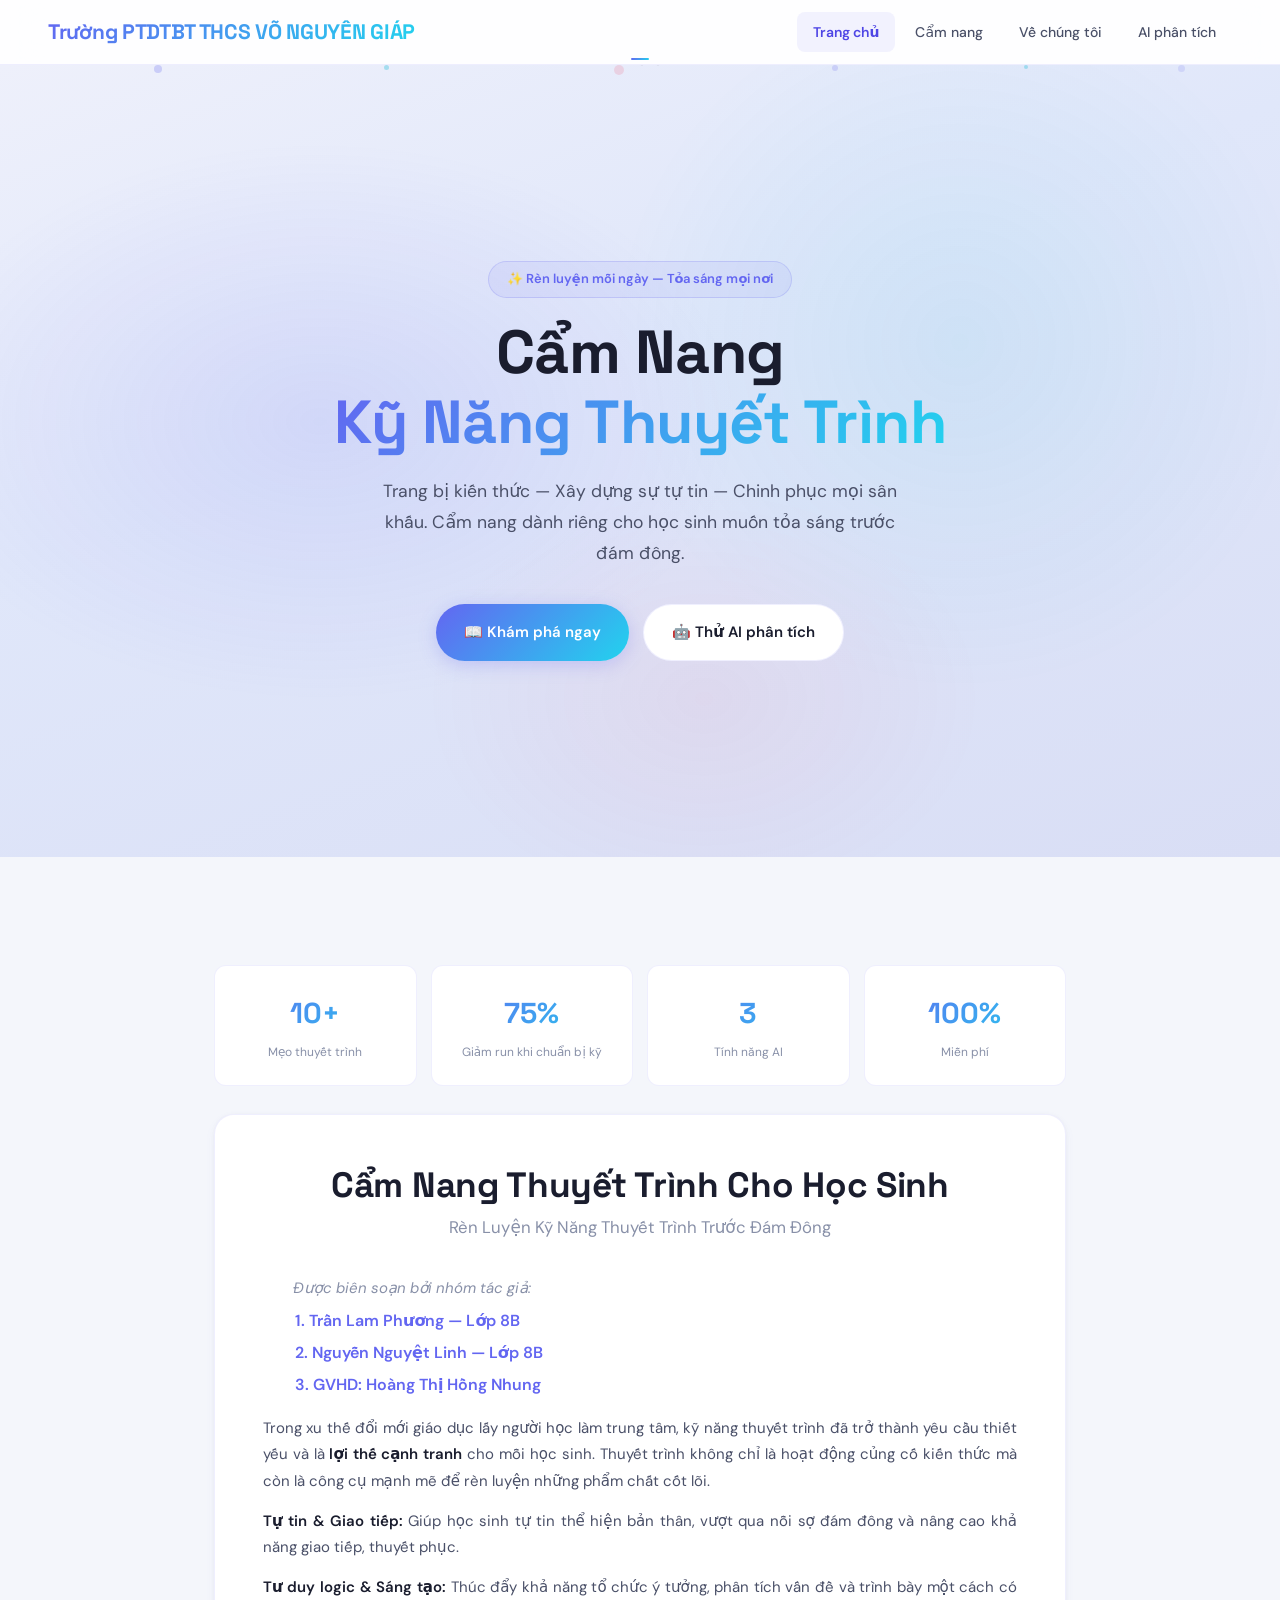
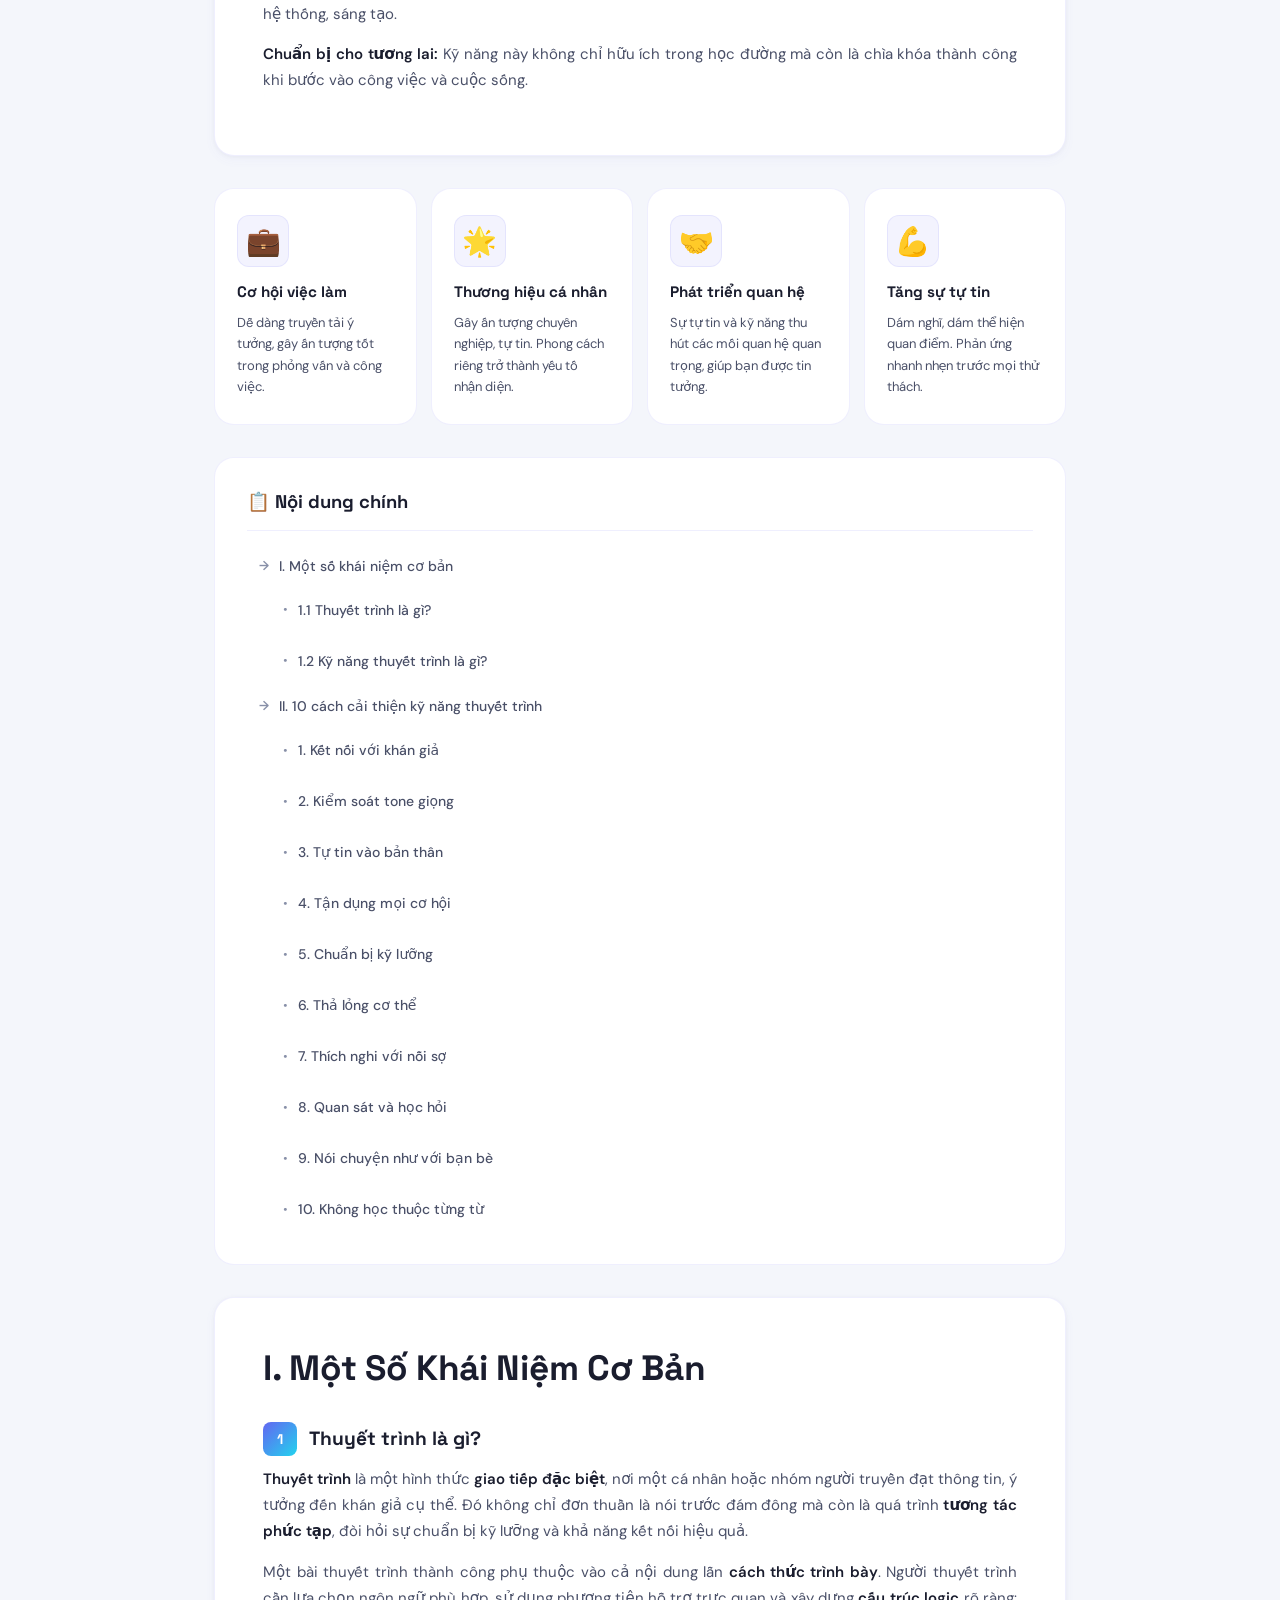
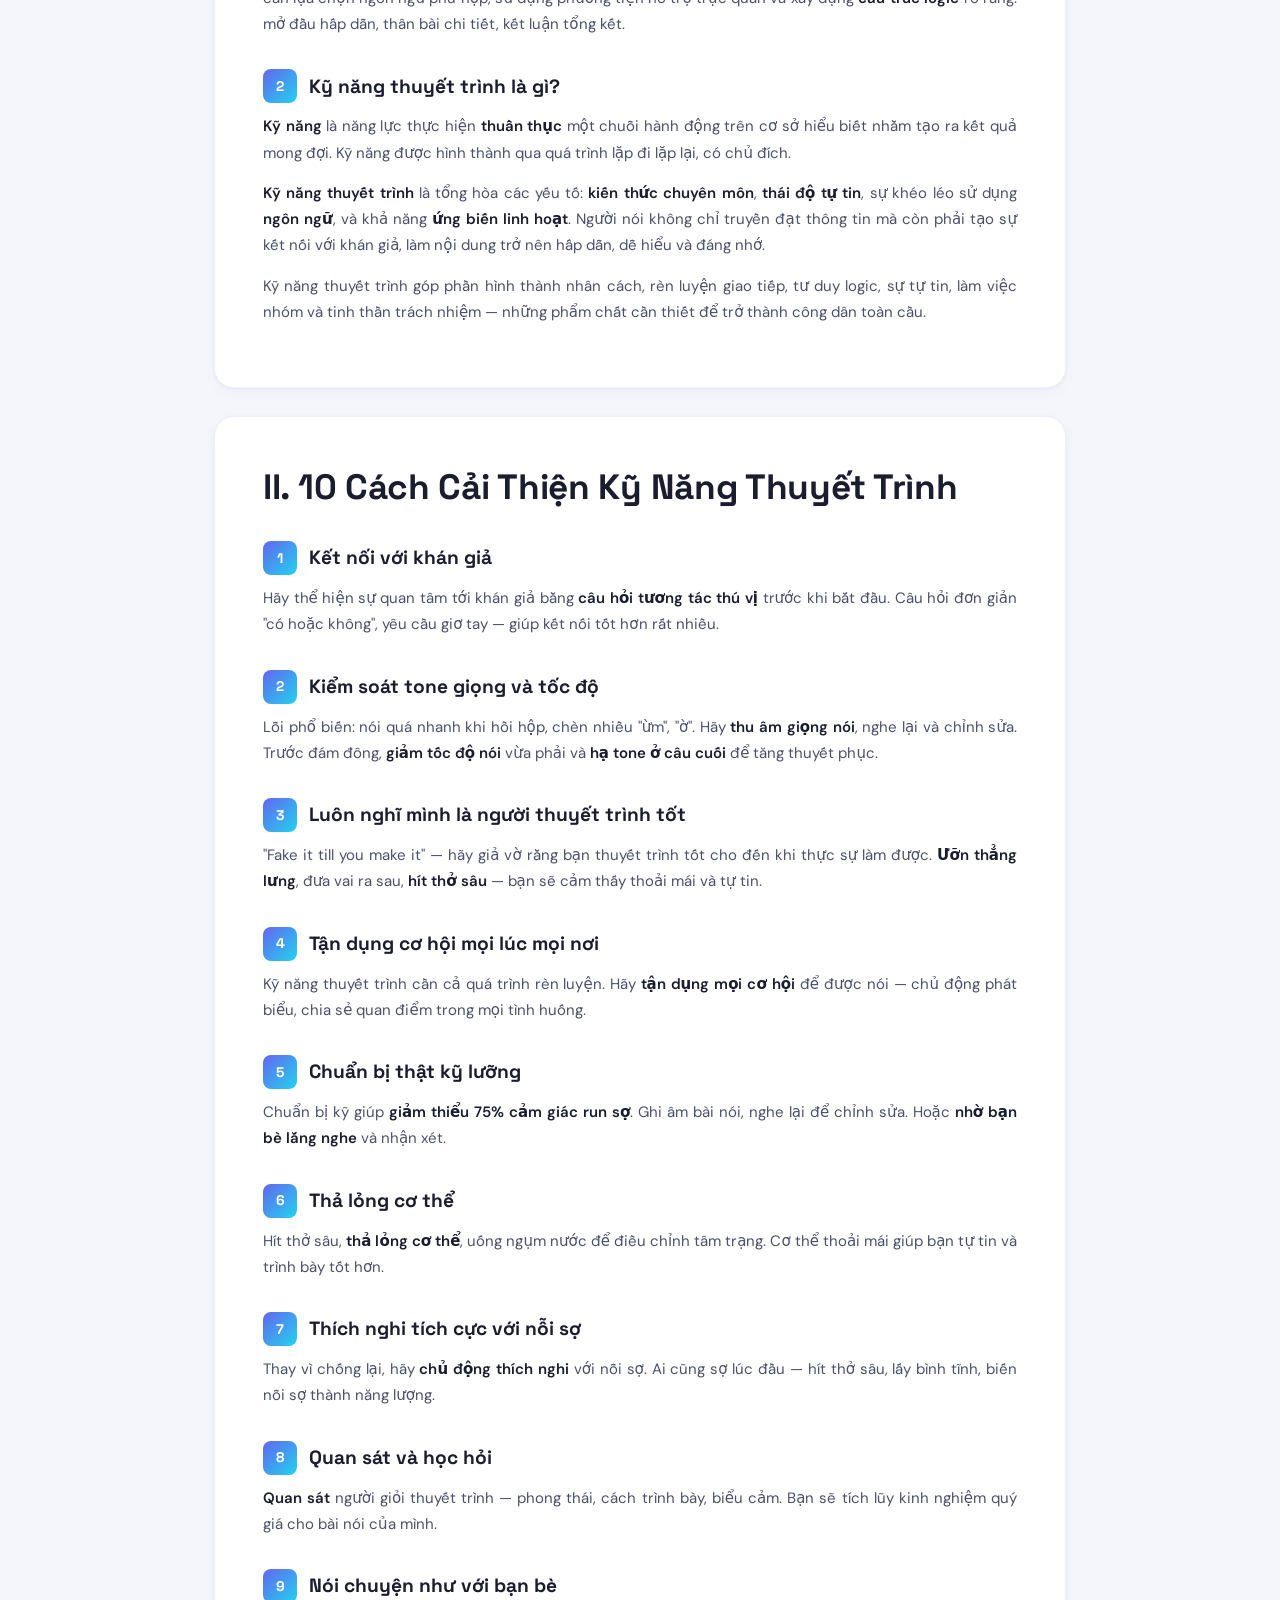
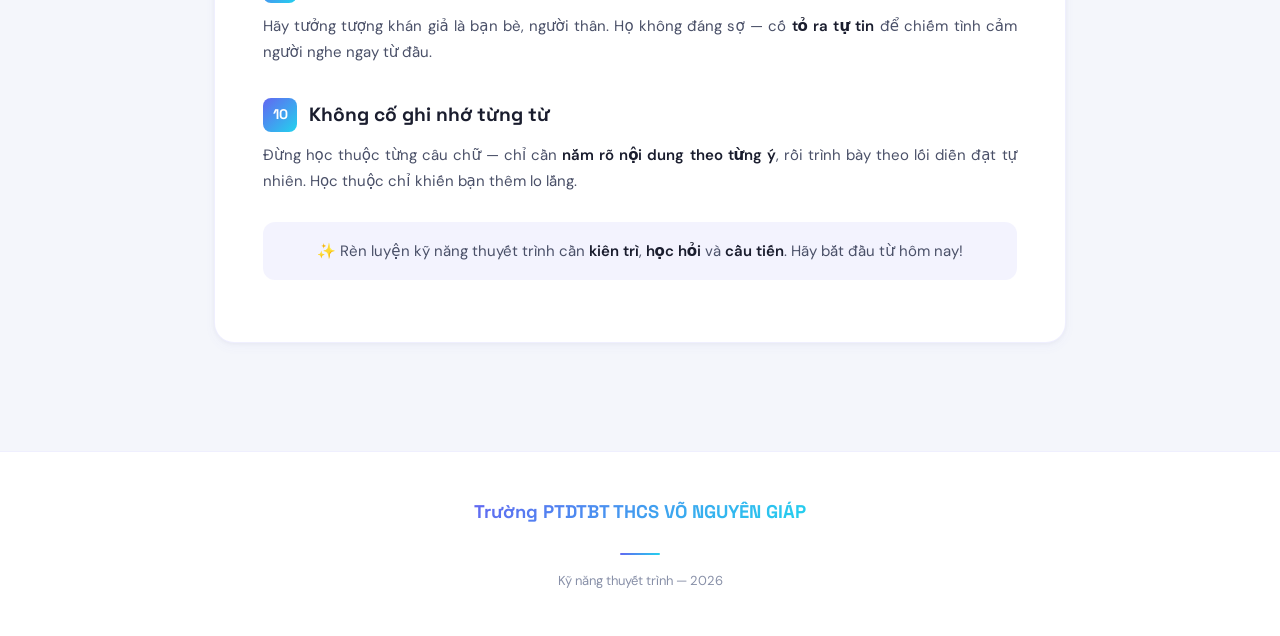
==== index.html @ d125e156 "Add files via upload" ====
<!DOCTYPE html>
<html lang="vi">
<head>
  <meta charset="UTF-8">
  <meta name="viewport" content="width=device-width, initial-scale=1.0">
  <title>Cẩm nang Kỹ năng thuyết trình</title>
  <link rel="icon" type="image/png" href="images/example-logo.png">
  <link href="https://fonts.googleapis.com/css2?family=DM+Sans:wght@300;400;500;600;700&family=Space+Grotesk:wght@400;500;600;700&display=swap" rel="stylesheet">
  <link rel="stylesheet" href="styles.css">
</head>
<body>

<div class="progress-bar"></div>

<header class="header">
  <div class="header__inner">
    <a href="index.html" class="header__logo">Trường PTDTBT THCS VÕ NGUYÊN GIÁP</a>
    <button class="hamburger" aria-label="Menu">
      <span></span><span></span><span></span>
    </button>
    <nav class="header__nav">
      <a href="index.html" class="header__link header__link--active">Trang chủ</a>
      <a href="camnang.html" class="header__link">Cẩm nang</a>
      <a href="vechungtoi.html" class="header__link">Về chúng tôi</a>
      <a href="ai.html" class="header__link">AI phân tích</a>
    </nav>
  </div>
</header>
<div class="nav-overlay"></div>

<!-- Hero -->
<section class="hero">
  <div class="hero__slideshow">
    <img src="images/example-hero-1.jpg" alt="Hero 1">
    <img src="images/example-hero-2.jpg" alt="Hero 2">
    <img src="images/example-hero-3.jpg" alt="Hero 3">
  </div>
  <div class="hero__particles">
    <span></span><span></span><span></span>
    <span></span><span></span><span></span>
  </div>
  <div class="hero__content">
    <div class="hero__badge">✨ Rèn luyện mỗi ngày — Tỏa sáng mọi nơi</div>
    <h1 class="hero__title">
      Cẩm Nang<br>
      <span class="gradient-text">Kỹ Năng Thuyết Trình</span>
    </h1>
    <p class="hero__subtitle">Trang bị kiến thức — Xây dựng sự tự tin — Chinh phục mọi sân khấu. Cẩm nang dành riêng cho học sinh muốn tỏa sáng trước đám đông.</p>
    <div class="hero__actions">
      <a href="#content" class="btn btn--primary">📖 Khám phá ngay</a>
      <a href="ai.html" class="btn btn--ghost">🤖 Thử AI phân tích</a>
    </div>
  </div>
</section>

<!-- Stats -->
<div class="section" style="padding-bottom: 0;">
  <div class="stats-row animate-in">
    <div class="stat">
      <div class="stat__number">10+</div>
      <div class="stat__label">Mẹo thuyết trình</div>
    </div>
    <div class="stat">
      <div class="stat__number">75%</div>
      <div class="stat__label">Giảm run khi chuẩn bị kỹ</div>
    </div>
    <div class="stat">
      <div class="stat__number">3</div>
      <div class="stat__label">Tính năng AI</div>
    </div>
    <div class="stat">
      <div class="stat__number">100%</div>
      <div class="stat__label">Miễn phí</div>
    </div>
  </div>
</div>

<!-- Content -->
<div class="section" id="content" style="padding-top: 0;">

  <!-- Intro Card -->
  <div class="card animate-in" style="margin-bottom: 32px;">
    <h2 class="heading-section text-center">Cẩm Nang Thuyết Trình Cho Học Sinh</h2>
    <p class="heading-sub text-center">Rèn Luyện Kỹ Năng Thuyết Trình Trước Đám Đông</p>

    <p class="text-body text-italic" style="text-indent:2em; margin-bottom: 6px;">Được biên soạn bởi nhóm tác giả:</p>
    <p class="text-author">1. Trần Lam Phương — Lớp 8B</p>
    <p class="text-author">2. Nguyễn Nguyệt Linh — Lớp 8B</p>
    <p class="text-author" style="margin-bottom: 16px;">3. GVHD: Hoàng Thị Hồng Nhung</p>

    <p class="text-body">Trong xu thế đổi mới giáo dục lấy người học làm trung tâm, kỹ năng thuyết trình đã trở thành yêu cầu thiết yếu và là <strong>lợi thế cạnh tranh</strong> cho mỗi học sinh. Thuyết trình không chỉ là hoạt động củng cố kiến thức mà còn là công cụ mạnh mẽ để rèn luyện những phẩm chất cốt lõi.</p>

    <p class="text-body"><strong>Tự tin &amp; Giao tiếp:</strong> Giúp học sinh tự tin thể hiện bản thân, vượt qua nỗi sợ đám đông và nâng cao khả năng giao tiếp, thuyết phục.</p>

    <p class="text-body"><strong>Tư duy logic &amp; Sáng tạo:</strong> Thúc đẩy khả năng tổ chức ý tưởng, phân tích vấn đề và trình bày một cách có hệ thống, sáng tạo.</p>

    <p class="text-body"><strong>Chuẩn bị cho tương lai:</strong> Kỹ năng này không chỉ hữu ích trong học đường mà còn là chìa khóa thành công khi bước vào công việc và cuộc sống.</p>
  </div>

  <!-- Features -->
  <div class="features-grid animate-in" style="margin-bottom: 32px;">
    <div class="feature-card">
      <div class="feature-card__icon">💼</div>
      <div class="feature-card__title">Cơ hội việc làm</div>
      <div class="feature-card__desc">Dễ dàng truyền tải ý tưởng, gây ấn tượng tốt trong phỏng vấn và công việc.</div>
    </div>
    <div class="feature-card">
      <div class="feature-card__icon">🌟</div>
      <div class="feature-card__title">Thương hiệu cá nhân</div>
      <div class="feature-card__desc">Gây ấn tượng chuyên nghiệp, tự tin. Phong cách riêng trở thành yếu tố nhận diện.</div>
    </div>
    <div class="feature-card">
      <div class="feature-card__icon">🤝</div>
      <div class="feature-card__title">Phát triển quan hệ</div>
      <div class="feature-card__desc">Sự tự tin và kỹ năng thu hút các mối quan hệ quan trọng, giúp bạn được tin tưởng.</div>
    </div>
    <div class="feature-card">
      <div class="feature-card__icon">💪</div>
      <div class="feature-card__title">Tăng sự tự tin</div>
      <div class="feature-card__desc">Dám nghĩ, dám thể hiện quan điểm. Phản ứng nhanh nhẹn trước mọi thử thách.</div>
    </div>
  </div>

  <!-- TOC -->
  <div class="toc animate-in" style="margin-bottom: 32px;">
    <h3 class="toc__title">📋 Nội dung chính</h3>
    <ul>
      <li><a href="#section-i">I. Một số khái niệm cơ bản</a>
        <ul class="toc__sub">
          <li><a href="#kn-1">1.1 Thuyết trình là gì?</a></li>
          <li><a href="#kn-2">1.2 Kỹ năng thuyết trình là gì?</a></li>
        </ul>
      </li>
      <li><a href="#section-ii">II. 10 cách cải thiện kỹ năng thuyết trình</a>
        <ul class="toc__sub">
          <li><a href="#tip-1">1. Kết nối với khán giả</a></li>
          <li><a href="#tip-2">2. Kiểm soát tone giọng</a></li>
          <li><a href="#tip-3">3. Tự tin vào bản thân</a></li>
          <li><a href="#tip-4">4. Tận dụng mọi cơ hội</a></li>
          <li><a href="#tip-5">5. Chuẩn bị kỹ lưỡng</a></li>
          <li><a href="#tip-6">6. Thả lỏng cơ thể</a></li>
          <li><a href="#tip-7">7. Thích nghi với nỗi sợ</a></li>
          <li><a href="#tip-8">8. Quan sát và học hỏi</a></li>
          <li><a href="#tip-9">9. Nói chuyện như với bạn bè</a></li>
          <li><a href="#tip-10">10. Không học thuộc từng từ</a></li>
        </ul>
      </li>
    </ul>
  </div>

  <!-- Section I -->
  <div class="card animate-in" id="section-i" style="margin-bottom: 28px;">
    <h2 class="heading-section">I. Một Số Khái Niệm Cơ Bản</h2>

    <h3 class="heading-tip" id="kn-1"><span class="num">1</span> Thuyết trình là gì?</h3>
    <p class="text-body"><strong>Thuyết trình</strong> là một hình thức <strong>giao tiếp đặc biệt</strong>, nơi một cá nhân hoặc nhóm người truyền đạt thông tin, ý tưởng đến khán giả cụ thể. Đó không chỉ đơn thuần là nói trước đám đông mà còn là quá trình <strong>tương tác phức tạp</strong>, đòi hỏi sự chuẩn bị kỹ lưỡng và khả năng kết nối hiệu quả.</p>
    <p class="text-body">Một bài thuyết trình thành công phụ thuộc vào cả nội dung lẫn <strong>cách thức trình bày</strong>. Người thuyết trình cần lựa chọn ngôn ngữ phù hợp, sử dụng phương tiện hỗ trợ trực quan và xây dựng <strong>cấu trúc logic</strong> rõ ràng: mở đầu hấp dẫn, thân bài chi tiết, kết luận tổng kết.</p>

    <h3 class="heading-tip" id="kn-2"><span class="num">2</span> Kỹ năng thuyết trình là gì?</h3>
    <p class="text-body"><strong>Kỹ năng</strong> là năng lực thực hiện <strong>thuần thục</strong> một chuỗi hành động trên cơ sở hiểu biết nhằm tạo ra kết quả mong đợi. Kỹ năng được hình thành qua quá trình lặp đi lặp lại, có chủ đích.</p>
    <p class="text-body"><strong>Kỹ năng thuyết trình</strong> là tổng hòa các yếu tố: <strong>kiến thức chuyên môn</strong>, <strong>thái độ tự tin</strong>, sự khéo léo sử dụng <strong>ngôn ngữ</strong>, và khả năng <strong>ứng biến linh hoạt</strong>. Người nói không chỉ truyền đạt thông tin mà còn phải tạo sự kết nối với khán giả, làm nội dung trở nên hấp dẫn, dễ hiểu và đáng nhớ.</p>
    <p class="text-body">Kỹ năng thuyết trình góp phần hình thành nhân cách, rèn luyện giao tiếp, tư duy logic, sự tự tin, làm việc nhóm và tinh thần trách nhiệm — những phẩm chất cần thiết để trở thành công dân toàn cầu.</p>
  </div>

  <!-- Section II -->
  <div class="card animate-in" id="section-ii" style="margin-bottom: 28px;">
    <h2 class="heading-section">II. 10 Cách Cải Thiện Kỹ Năng Thuyết Trình</h2>

    <h3 class="heading-tip" id="tip-1"><span class="num">1</span> Kết nối với khán giả</h3>
    <p class="text-body">Hãy thể hiện sự quan tâm tới khán giả bằng <strong>câu hỏi tương tác thú vị</strong> trước khi bắt đầu. Câu hỏi đơn giản "có hoặc không", yêu cầu giơ tay — giúp kết nối tốt hơn rất nhiều.</p>

    <h3 class="heading-tip" id="tip-2"><span class="num">2</span> Kiểm soát tone giọng và tốc độ</h3>
    <p class="text-body">Lỗi phổ biến: nói quá nhanh khi hồi hộp, chèn nhiều "ừm", "ờ". Hãy <strong>thu âm giọng nói</strong>, nghe lại và chỉnh sửa. Trước đám đông, <strong>giảm tốc độ nói</strong> vừa phải và <strong>hạ tone ở câu cuối</strong> để tăng thuyết phục.</p>

    <h3 class="heading-tip" id="tip-3"><span class="num">3</span> Luôn nghĩ mình là người thuyết trình tốt</h3>
    <p class="text-body">"Fake it till you make it" — hãy giả vờ rằng bạn thuyết trình tốt cho đến khi thực sự làm được. <strong>Ưỡn thẳng lưng</strong>, đưa vai ra sau, <strong>hít thở sâu</strong> — bạn sẽ cảm thấy thoải mái và tự tin.</p>

    <h3 class="heading-tip" id="tip-4"><span class="num">4</span> Tận dụng cơ hội mọi lúc mọi nơi</h3>
    <p class="text-body">Kỹ năng thuyết trình cần cả quá trình rèn luyện. Hãy <strong>tận dụng mọi cơ hội</strong> để được nói — chủ động phát biểu, chia sẻ quan điểm trong mọi tình huống.</p>

    <h3 class="heading-tip" id="tip-5"><span class="num">5</span> Chuẩn bị thật kỹ lưỡng</h3>
    <p class="text-body">Chuẩn bị kỹ giúp <strong>giảm thiểu 75% cảm giác run sợ</strong>. Ghi âm bài nói, nghe lại để chỉnh sửa. Hoặc <strong>nhờ bạn bè lắng nghe</strong> và nhận xét.</p>

    <h3 class="heading-tip" id="tip-6"><span class="num">6</span> Thả lỏng cơ thể</h3>
    <p class="text-body">Hít thở sâu, <strong>thả lỏng cơ thể</strong>, uống ngụm nước để điều chỉnh tâm trạng. Cơ thể thoải mái giúp bạn tự tin và trình bày tốt hơn.</p>

    <h3 class="heading-tip" id="tip-7"><span class="num">7</span> Thích nghi tích cực với nỗi sợ</h3>
    <p class="text-body">Thay vì chống lại, hãy <strong>chủ động thích nghi</strong> với nỗi sợ. Ai cũng sợ lúc đầu — hít thở sâu, lấy bình tĩnh, biến nỗi sợ thành năng lượng.</p>

    <h3 class="heading-tip" id="tip-8"><span class="num">8</span> Quan sát và học hỏi</h3>
    <p class="text-body"><strong>Quan sát</strong> người giỏi thuyết trình — phong thái, cách trình bày, biểu cảm. Bạn sẽ tích lũy kinh nghiệm quý giá cho bài nói của mình.</p>

    <h3 class="heading-tip" id="tip-9"><span class="num">9</span> Nói chuyện như với bạn bè</h3>
    <p class="text-body">Hãy tưởng tượng khán giả là bạn bè, người thân. Họ không đáng sợ — cố <strong>tỏ ra tự tin</strong> để chiếm tình cảm người nghe ngay từ đầu.</p>

    <h3 class="heading-tip" id="tip-10"><span class="num">10</span> Không cố ghi nhớ từng từ</h3>
    <p class="text-body">Đừng học thuộc từng câu chữ — chỉ cần <strong>nắm rõ nội dung theo từng ý</strong>, rồi trình bày theo lối diễn đạt tự nhiên. Học thuộc chỉ khiến bạn thêm lo lắng.</p>

    <p class="text-body" style="margin-top: 28px; padding: 16px; background: var(--primary-soft); border-radius: var(--radius-sm); text-align: center;">
      ✨ Rèn luyện kỹ năng thuyết trình cần <strong>kiên trì</strong>, <strong>học hỏi</strong> và <strong>cầu tiến</strong>. Hãy bắt đầu từ hôm nay!
    </p>
  </div>

</div>

<!-- Footer -->
<footer class="footer">
  <div class="footer__inner">
    <div class="footer__logo">Trường PTDTBT THCS VÕ NGUYÊN GIÁP</div>
    <div class="footer__divider"></div>
    <p class="footer__text">Kỹ năng thuyết trình — 2026</p>
  </div>
</footer>

<button class="scroll-top" aria-label="Lên đầu trang">⬆</button>
<script src="script.js"></script>
</body>
</html>
---- styles.css ----
/* ============================================================
   PRESENTATION SKILLS v2 — Light-Only Modern UI
   Color: Indigo + Cyan + Coral
   Font: Space Grotesk + DM Sans
   ============================================================ */

:root {
  --bg-body: #F4F6FB;
  --bg-card: #FFFFFF;
  --bg-card-alt: #F8F9FE;
  --text: #1A1D2E;
  --text-secondary: #4A5068;
  --text-muted: #8890A8;
  --primary: #6366F1;
  --primary-bright: #4F46E5;
  --primary-soft: rgba(99,102,241,0.08);
  --secondary: #06B6D4;
  --accent: #F43F5E;
  --gradient-main: linear-gradient(135deg, #6366F1, #22D3EE);
  --gradient-hero: linear-gradient(160deg, #EEF0FB 0%, #E0E7FA 40%, #D9DEF5 100%);
  --gradient-card: linear-gradient(135deg, rgba(99,102,241,0.04), rgba(34,211,238,0.03));
  --glass-bg: rgba(255,255,255,0.75);
  --glass-border: rgba(99,102,241,0.08);
  --glow: 0 0 30px rgba(99,102,241,0.08);
  --shadow-sm: 0 1px 4px rgba(0,0,0,0.04), 0 4px 12px rgba(99,102,241,0.04);
  --shadow-md: 0 4px 20px rgba(99,102,241,0.08);
  --shadow-lg: 0 12px 40px rgba(99,102,241,0.1);
  --border: rgba(99,102,241,0.1);
  --border-hover: rgba(99,102,241,0.25);
  --radius: 20px;
  --radius-sm: 12px;
  --radius-xs: 8px;
  --transition: .3s cubic-bezier(.4,0,.2,1);
  --font-body: 'DM Sans', system-ui, sans-serif;
  --font-heading: 'Space Grotesk', system-ui, sans-serif;
}

/* ---------- RESET ---------- */
*,*::before,*::after { box-sizing:border-box; margin:0; padding:0; }
html { scroll-behavior:smooth; scroll-padding-top:80px; }
body {
  font-family:var(--font-body); color:var(--text);
  background:var(--bg-body); line-height:1.75;
  -webkit-font-smoothing:antialiased; overflow-x:hidden;
}
img { max-width:100%; display:block; }
a { color:var(--primary); text-decoration:none; transition:color var(--transition); }
a:hover { color:var(--primary-bright); }

/* ---------- PROGRESS BAR ---------- */
.progress-bar {
  position:fixed; top:0; left:0; height:3px; z-index:9999;
  background:var(--gradient-main); width:0;
}

/* ---------- HEADER ---------- */
.header {
  position:sticky; top:0; z-index:1000;
  background:rgba(255,255,255,0.85);
  backdrop-filter:blur(20px) saturate(1.4);
  -webkit-backdrop-filter:blur(20px) saturate(1.4);
  border-bottom:1px solid var(--border);
  padding:0 clamp(16px,4vw,48px);
}
.header__inner {
  display:flex; align-items:center; justify-content:space-between;
  max-width:1280px; margin:0 auto; height:64px;
}
.header__logo {
  font-family:var(--font-heading);
  font-size:clamp(16px,2.2vw,21px);
  font-weight:700; text-decoration:none; letter-spacing:-.3px;
  background:var(--gradient-main);
  -webkit-background-clip:text; -webkit-text-fill-color:transparent;
  background-clip:text;
}
.header__nav { display:flex; align-items:center; gap:4px; }
.header__link {
  color:var(--text-secondary); font-size:14px; font-weight:500;
  padding:8px 16px; border-radius:var(--radius-xs);
  transition:all var(--transition); text-decoration:none;
}
.header__link:hover { color:var(--primary); background:var(--primary-soft); }
.header__link--active {
  color:var(--primary-bright); background:var(--primary-soft); font-weight:600;
}
.header__link--active::after {
  content:''; position:absolute; bottom:4px; left:50%; transform:translateX(-50%);
  width:18px; height:2.5px; border-radius:2px; background:var(--gradient-main);
}

/* Hamburger */
.hamburger {
  display:none; background:none; border:none; cursor:pointer;
  width:40px; height:40px; z-index:1001;
}
.hamburger span {
  display:block; width:22px; height:2px; background:var(--text);
  margin:5px auto; border-radius:2px; transition:all var(--transition);
}
.hamburger.active span:nth-child(1){transform:rotate(45deg) translate(5px,5px);}
.hamburger.active span:nth-child(2){opacity:0;}
.hamburger.active span:nth-child(3){transform:rotate(-45deg) translate(5px,-5px);}

/* ---------- HERO ---------- */
.hero {
  position:relative; min-height:88vh;
  display:flex; align-items:center; justify-content:center;
  overflow:hidden; text-align:center;
  background:var(--gradient-hero);
}
.hero::before {
  content:''; position:absolute; inset:0;
  background:
    radial-gradient(ellipse 600px 400px at 25% 45%, rgba(99,102,241,0.12) 0%, transparent 70%),
    radial-gradient(ellipse 500px 500px at 75% 35%, rgba(6,182,212,0.08) 0%, transparent 70%),
    radial-gradient(ellipse 400px 300px at 55% 80%, rgba(244,63,94,0.06) 0%, transparent 70%);
  z-index:1;
}

.hero__slideshow { position:absolute; inset:0; z-index:0; }
.hero__slideshow img {
  position:absolute; inset:0; width:100%; height:100%;
  object-fit:cover; opacity:0; filter:brightness(0.92) saturate(0.85);
  transition:opacity 2s ease-in-out;
}
.hero__slideshow img.active {
  opacity:0.35; animation:slowZoom 10s ease-in-out forwards;
}
@keyframes slowZoom { 0%{transform:scale(1);} 100%{transform:scale(1.05);} }

.hero__particles {
  position:absolute; inset:0; z-index:2; overflow:hidden; pointer-events:none;
}
.hero__particles span {
  position:absolute; display:block; border-radius:50%;
  animation:drift linear infinite;
}
.hero__particles span:nth-child(1){width:8px;height:8px;left:12%;background:var(--primary);opacity:.25;animation-duration:18s;animation-delay:0s;}
.hero__particles span:nth-child(2){width:5px;height:5px;left:30%;background:var(--secondary);opacity:.3;animation-duration:22s;animation-delay:3s;}
.hero__particles span:nth-child(3){width:10px;height:10px;left:48%;background:var(--accent);opacity:.15;animation-duration:16s;animation-delay:1s;}
.hero__particles span:nth-child(4){width:6px;height:6px;left:65%;background:var(--primary);opacity:.2;animation-duration:20s;animation-delay:5s;}
.hero__particles span:nth-child(5){width:4px;height:4px;left:80%;background:var(--secondary);opacity:.3;animation-duration:24s;animation-delay:2s;}
.hero__particles span:nth-child(6){width:7px;height:7px;left:92%;background:var(--primary);opacity:.15;animation-duration:15s;animation-delay:4s;}

@keyframes drift {
  0%{transform:translateY(100vh) translateX(0);opacity:0;}
  10%{opacity:1;} 50%{transform:translateY(50vh) translateX(25px);}
  90%{opacity:1;} 100%{transform:translateY(-10vh) translateX(-15px);opacity:0;}
}

.hero__content { position:relative; z-index:3; padding:40px 20px; max-width:740px; }
.hero__badge {
  display:inline-block; padding:6px 18px; border-radius:50px;
  font-size:13px; font-weight:600;
  background:var(--primary-soft); color:var(--primary);
  border:1px solid rgba(99,102,241,0.2); margin-bottom:20px;
}
.hero__title {
  font-family:var(--font-heading);
  font-size:clamp(2rem,5.5vw,3.8rem);
  font-weight:700; color:var(--text);
  line-height:1.15; margin-bottom:18px; letter-spacing:-.5px;
}
.hero__title .gradient-text {
  background:var(--gradient-main);
  -webkit-background-clip:text; -webkit-text-fill-color:transparent;
  background-clip:text;
}
.hero__subtitle {
  font-size:clamp(.95rem,1.8vw,1.1rem);
  color:var(--text-secondary); font-weight:400;
  margin-bottom:36px; max-width:540px; margin-left:auto; margin-right:auto;
  line-height:1.75;
}
.hero__actions { display:flex; gap:14px; justify-content:center; flex-wrap:wrap; }

/* ---------- BUTTONS ---------- */
.btn {
  display:inline-flex; align-items:center; gap:8px;
  padding:14px 28px; border:none; border-radius:50px;
  font-weight:600; font-size:15px; cursor:pointer;
  transition:all var(--transition); font-family:var(--font-body);
  text-decoration:none;
}
.btn--primary {
  background:var(--gradient-main); color:#fff;
  box-shadow:0 4px 18px rgba(99,102,241,0.25);
}
.btn--primary:hover { transform:translateY(-2px); color:#fff; box-shadow:0 8px 28px rgba(99,102,241,0.35); }
.btn--ghost {
  background:#fff; color:var(--text); border:1px solid var(--border);
}
.btn--ghost:hover { border-color:var(--border-hover); background:var(--primary-soft); color:var(--primary); }
.btn--primary:disabled { opacity:.5; cursor:not-allowed; transform:none; }
.btn--sm { padding:10px 20px; font-size:13px; }
.btn--upload {
  background:#fff; color:var(--text-secondary);
  border:1.5px solid var(--border); font-weight:600;
}
.btn--upload:hover { border-color:var(--primary); color:var(--primary); background:var(--primary-soft); }

/* Action row - buttons side by side */
.action-row {
  display:flex; gap:12px; justify-content:center;
  flex-wrap:wrap; margin-top:20px;
}

/* ---------- SECTION ---------- */
.section {
  max-width:900px; margin:0 auto;
  padding:clamp(40px,8vw,80px) clamp(16px,4vw,24px);
}
.section--wide { max-width:1200px; }

/* ---------- CARDS ---------- */
.card {
  background:var(--bg-card); border:1px solid var(--border);
  border-radius:var(--radius); padding:clamp(28px,4vw,48px);
  box-shadow:var(--shadow-sm); transition:all var(--transition);
}
.card:hover { border-color:var(--border-hover); box-shadow:var(--shadow-md); }

.animate-in {
  opacity:0; transform:translateY(24px);
  transition:opacity .7s ease-out, transform .7s ease-out;
}
.animate-in.visible { opacity:1; transform:translateY(0); }

/* ---------- TYPOGRAPHY ---------- */
.heading-section {
  font-family:var(--font-heading);
  font-size:clamp(1.5rem,3vw,2.2rem);
  font-weight:700; color:var(--text);
  margin-bottom:6px; line-height:1.25; letter-spacing:-.3px;
}
.heading-sub {
  font-size:clamp(.9rem,1.6vw,1.05rem);
  color:var(--text-muted); font-weight:400; margin-bottom:32px;
}
.heading-tip {
  font-family:var(--font-heading);
  font-size:clamp(1.05rem,1.6vw,1.2rem);
  font-weight:700; color:var(--text);
  margin-top:32px; margin-bottom:10px;
  display:flex; align-items:center; gap:12px;
}
.heading-tip .num {
  display:inline-flex; align-items:center; justify-content:center;
  width:34px; height:34px; border-radius:var(--radius-xs);
  background:var(--gradient-main); color:#fff;
  font-size:14px; font-weight:700; flex-shrink:0;
}

.text-body { color:var(--text-secondary); text-align:justify; margin-bottom:14px; font-size:15px; }
.text-body strong { color:var(--text); font-weight:600; }
.text-italic { font-style:italic; color:var(--text-muted); }
.text-center { text-align:center; }
.text-author { font-weight:600; color:var(--primary); padding-left:2em; margin-bottom:4px; }

/* ---------- TOC ---------- */
.toc {
  background:var(--bg-card); border:1px solid var(--border);
  border-radius:var(--radius); padding:28px 32px; margin:32px 0;
}
.toc__title {
  font-family:var(--font-heading);
  font-size:1.15rem; font-weight:700; color:var(--text);
  margin-bottom:16px; padding-bottom:12px; border-bottom:1px solid var(--border);
}
.toc ul { list-style:none; padding:0; }
.toc li { margin-bottom:2px; }
.toc li a {
  display:flex; align-items:center; gap:10px;
  padding:7px 12px; border-radius:var(--radius-xs);
  color:var(--text-secondary); font-weight:500; font-size:14px;
  transition:all var(--transition);
}
.toc li a:hover { background:var(--primary-soft); color:var(--primary); padding-left:18px; }
.toc li a::before { content:"→"; color:var(--text-muted); font-weight:600; font-size:13px; }
.toc .toc__sub { padding-left:24px; }
.toc .toc__sub li a::before { content:"·"; font-size:20px; }

/* ---------- FEATURES ---------- */
.features-grid {
  display:grid; grid-template-columns:repeat(4,1fr);
  gap:14px; margin:24px 0;
}
.feature-card {
  background:var(--bg-card); border:1px solid var(--border);
  border-radius:var(--radius); padding:26px 22px; transition:all var(--transition);
}
.feature-card:hover { border-color:var(--border-hover); transform:translateY(-3px); box-shadow:var(--shadow-md); }
.feature-card__icon {
  font-size:28px; margin-bottom:12px;
  width:52px; height:52px; display:grid; place-items:center;
  border-radius:var(--radius-sm); background:var(--primary-soft);
  border:1px solid var(--border);
}
.feature-card__title { font-family:var(--font-heading); font-weight:700; font-size:.95rem; color:var(--text); margin-bottom:6px; }
.feature-card__desc { color:var(--text-secondary); font-size:13px; line-height:1.65; }

/* ---------- PROFILE CARDS ---------- */
.team-grid {
  display:grid; grid-template-columns:repeat(auto-fit,minmax(260px,1fr));
  gap:20px; margin-top:28px;
}
.profile-card {
  background:var(--bg-card); border:1px solid var(--border);
  border-radius:var(--radius); padding:32px 24px; text-align:center;
  transition:all var(--transition);
}
.profile-card:hover { border-color:var(--border-hover); transform:translateY(-5px); box-shadow:var(--shadow-lg); }
.profile-card__img {
  width:100px; height:100px; border-radius:50%; object-fit:cover;
  border:3px solid var(--primary); margin:0 auto 16px;
  transition:transform var(--transition);
}
.profile-card:hover .profile-card__img { transform:scale(1.06); }
.profile-card__name { font-family:var(--font-heading); font-size:1.15rem; font-weight:700; color:var(--text); margin-bottom:4px; }
.profile-card__role { font-size:13px; color:var(--primary); font-weight:600; margin-bottom:10px; }
.profile-card__info { color:var(--text-secondary); font-size:14px; line-height:1.8; }
.profile-card__info strong { color:var(--text); }

/* ---------- AI TABS ---------- */
.ai-tabs {
  display:flex; gap:4px;
  background:var(--bg-card); border:1px solid var(--border);
  border-radius:var(--radius-sm); padding:5px; margin-bottom:28px;
}
.ai-tab {
  flex:1; padding:12px 16px; border:none; border-radius:var(--radius-xs);
  background:transparent; color:var(--text-muted);
  font-weight:600; font-size:14px; cursor:pointer;
  transition:all var(--transition); font-family:var(--font-body);
}
.ai-tab:hover { color:var(--text); background:var(--primary-soft); }
.ai-tab.active { background:var(--gradient-main); color:#fff; box-shadow:0 2px 12px rgba(99,102,241,0.25); }

.ai-panel { display:none; }
.ai-panel.active { display:block; animation:fadeSlideIn .4s ease; }
@keyframes fadeSlideIn { from{opacity:0;transform:translateY(10px);} to{opacity:1;transform:translateY(0);} }

/* File badge */
.file-badge {
  display: inline-flex; align-items: center; gap: 8px;
  background: var(--primary-soft); color: var(--primary);
  border: 1px solid var(--border); border-radius: var(--radius-sm);
  padding: 8px 16px; font-size: 13px; font-weight: 600;
  margin: 12px 0 4px;
}

/* Preview */
.preview-area { margin-top: 14px; text-align: center; }
.preview-area img { max-width: 100%; max-height: 280px; border-radius: var(--radius-sm); box-shadow: var(--shadow-md); border: 1px solid var(--border); display: none; margin: 0 auto; }
.preview-area video { max-width: 100%; max-height: 280px; border-radius: var(--radius-sm); box-shadow: var(--shadow-md); border: 1px solid var(--border); display: none; margin: 0 auto; }
.preview-area audio { width: 100%; max-width: 500px; margin: 12px auto; display: none; }

/* Result */
.result-card {
  background:var(--bg-card-alt); border:1px solid var(--border);
  border-radius:var(--radius); padding:28px; margin-top:24px;
  min-height:80px;
}
.result-card__title {
  font-family:var(--font-heading); font-size:1.05rem; font-weight:700;
  color:var(--text); margin-bottom:14px; display:flex; align-items:center; gap:10px;
}
.result-card__body { color:var(--text-secondary); font-size:14px; line-height:1.85; white-space:pre-wrap; }
.result-card__body h1,.result-card__body h2,.result-card__body h3 { color:var(--text); font-family:var(--font-heading); margin:14px 0 8px; }
.result-card__body ul,.result-card__body ol { padding-left:22px; margin:8px 0; }
.result-card__body strong { color:var(--text); }
.result-card__body table { width:100%; border-collapse:collapse; margin:14px 0; }
.result-card__body th,.result-card__body td { border:1px solid var(--border); padding:8px 14px; text-align:left; font-size:13px; }
.result-card__body th { background:var(--primary-soft); font-weight:600; }

.spinner {
  display:inline-block; width:18px; height:18px;
  border:2.5px solid rgba(255,255,255,0.3); border-top-color:#fff;
  border-radius:50%; animation:spin .6s linear infinite;
}
@keyframes spin { to{transform:rotate(360deg);} }
.loading-dots::after { content:''; animation:dots 1.5s steps(4,end) infinite; }
@keyframes dots { 0%,20%{content:'';} 40%{content:'.';} 60%{content:'..';} 80%,100%{content:'...';} }

/* ---------- CHATBOT ---------- */
.chat-container {
  display:flex; flex-direction:column; height:500px;
  background:var(--bg-card); border:1px solid var(--border);
  border-radius:var(--radius); overflow:hidden;
}
.chat-messages { flex:1; overflow-y:auto; padding:20px; display:flex; flex-direction:column; gap:12px; }
.chat-msg {
  max-width:82%; padding:14px 18px; border-radius:18px;
  font-size:14px; line-height:1.75; animation:msgPop .3s ease;
}
@keyframes msgPop { from{opacity:0;transform:scale(.96) translateY(8px);} to{opacity:1;transform:scale(1) translateY(0);} }
.chat-msg--user { align-self:flex-end; background:var(--gradient-main); color:#fff; border-bottom-right-radius:6px; }
.chat-msg--ai {
  align-self:flex-start; background:var(--bg-card-alt);
  border:1px solid var(--border); color:var(--text-secondary); border-bottom-left-radius:6px;
}
.chat-msg--ai strong { color:var(--text); }
.chat-msg--ai ul,.chat-msg--ai ol { padding-left:18px; }

.chat-suggestions { display:flex; flex-wrap:wrap; gap:8px; padding:12px 20px; border-top:1px solid var(--border); }
.chat-suggestion {
  padding:7px 14px; border-radius:20px; border:1px solid var(--border);
  background:#fff; color:var(--text-secondary); font-size:12px;
  cursor:pointer; transition:all var(--transition); font-family:var(--font-body);
}
.chat-suggestion:hover { border-color:var(--primary); color:var(--primary); background:var(--primary-soft); }

.chat-input-area { display:flex; gap:10px; padding:14px 20px; border-top:1px solid var(--border); }
.chat-input {
  flex:1; padding:12px 18px; border:1px solid var(--border); border-radius:24px;
  background:var(--bg-card-alt); color:var(--text); font-size:14px;
  font-family:var(--font-body); outline:none; transition:border var(--transition);
}
.chat-input:focus { border-color:var(--primary); }
.chat-input::placeholder { color:var(--text-muted); }
.chat-send {
  width:44px; height:44px; border-radius:50%; border:none;
  background:var(--gradient-main); color:#fff; font-size:18px;
  cursor:pointer; display:grid; place-items:center;
  transition:all var(--transition); box-shadow:0 2px 10px rgba(99,102,241,0.2);
}
.chat-send:hover { transform:scale(1.06); }
.chat-send:disabled { opacity:.4; cursor:not-allowed; transform:none; }

/* ---------- FOOTER ---------- */
.footer {
  background:#fff; border-top:1px solid var(--border);
  text-align:center; padding:44px 20px;
}
.footer__inner { max-width:700px; margin:0 auto; }
.footer__logo {
  font-family:var(--font-heading); font-size:1.15rem; font-weight:700;
  background:var(--gradient-main);
  -webkit-background-clip:text; -webkit-text-fill-color:transparent;
  background-clip:text; margin-bottom:10px; display:inline-block;
}
.footer__text { font-size:13px; color:var(--text-muted); line-height:1.8; }
.footer__text a { color:var(--primary); }
.footer__divider { width:40px; height:2px; background:var(--gradient-main); margin:14px auto; border-radius:2px; }

/* ---------- SCROLL TOP ---------- */
.scroll-top {
  position:fixed; bottom:24px; right:24px;
  width:46px; height:46px; border-radius:50%;
  border:1px solid var(--border); background:#fff;
  color:var(--text); font-size:18px; cursor:pointer;
  display:grid; place-items:center; box-shadow:var(--shadow-sm);
  opacity:0; visibility:hidden; transform:translateY(10px);
  transition:all var(--transition); z-index:900;
}
.scroll-top.visible { opacity:1; visibility:visible; transform:translateY(0); }
.scroll-top:hover { background:var(--gradient-main); color:#fff; border-color:transparent; }

/* ---------- PDF ---------- */
.pdf-viewer {
  width:100%; height:82vh; border:none;
  border-radius:var(--radius); box-shadow:var(--shadow-md);
  border:1px solid var(--border);
}

/* ---------- STATS ---------- */
.stats-row { display:grid; grid-template-columns:repeat(auto-fit,minmax(140px,1fr)); gap:14px; margin:28px 0; }
.stat {
  text-align:center; padding:22px 12px; border-radius:var(--radius-sm);
  background:var(--bg-card); border:1px solid var(--border);
}
.stat__number {
  font-family:var(--font-heading); font-size:1.8rem; font-weight:700;
  background:var(--gradient-main);
  -webkit-background-clip:text; -webkit-text-fill-color:transparent;
  background-clip:text;
}
.stat__label { font-size:12px; color:var(--text-muted); margin-top:4px; }

/* ---------- RESPONSIVE ---------- */
@media (max-width:768px) {
  .hamburger { display:block; }
  .header__nav {
    position:fixed; top:0; right:-100%; width:280px; height:100vh;
    background:#fff; flex-direction:column; justify-content:center; gap:4px;
    padding:80px 24px 40px; transition:right var(--transition); z-index:999;
    border-left:1px solid var(--border); box-shadow:-8px 0 30px rgba(0,0,0,0.08);
  }
  .header__nav.open { right:0; }
  .header__link { font-size:16px; padding:14px 20px; width:100%; text-align:left; }
  .hero { min-height:70vh; }
  .card { padding:22px 18px; }
  .ai-tabs { flex-direction:column; }
  .chat-container { height:400px; }
  .team-grid { grid-template-columns:1fr; }
  .features-grid { grid-template-columns:repeat(2,1fr); }
  .stats-row { grid-template-columns:repeat(2,1fr); }
  .hero__actions { flex-direction:column; align-items:center; }
  .action-row { flex-direction:column; align-items:stretch; }
}
@media (max-width:480px) {
  .hero__title { font-size:1.6rem; }
  .hero__subtitle { font-size:.9rem; }
}

.nav-overlay {
  position:fixed; inset:0; background:rgba(0,0,0,0.3);
  z-index:998; opacity:0; visibility:hidden; transition:all var(--transition);
}
.nav-overlay.open { opacity:1; visibility:visible; }
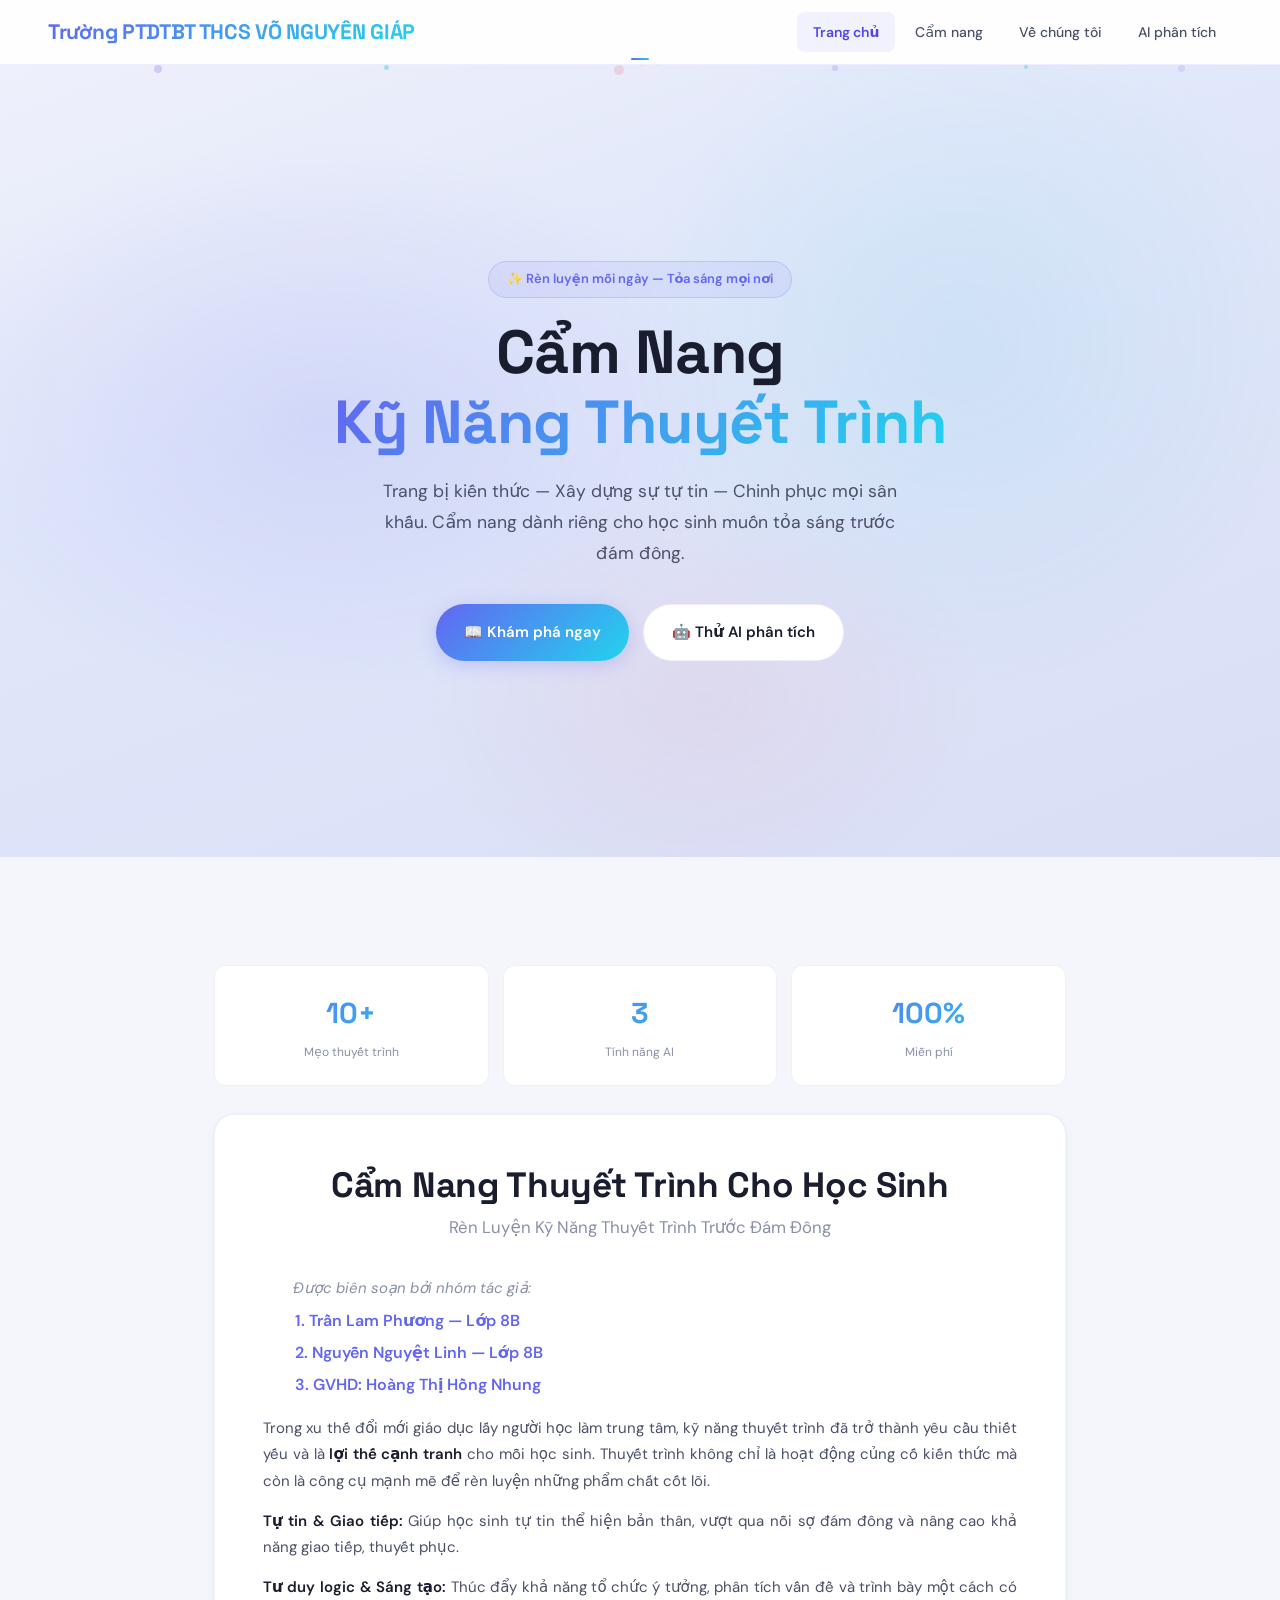
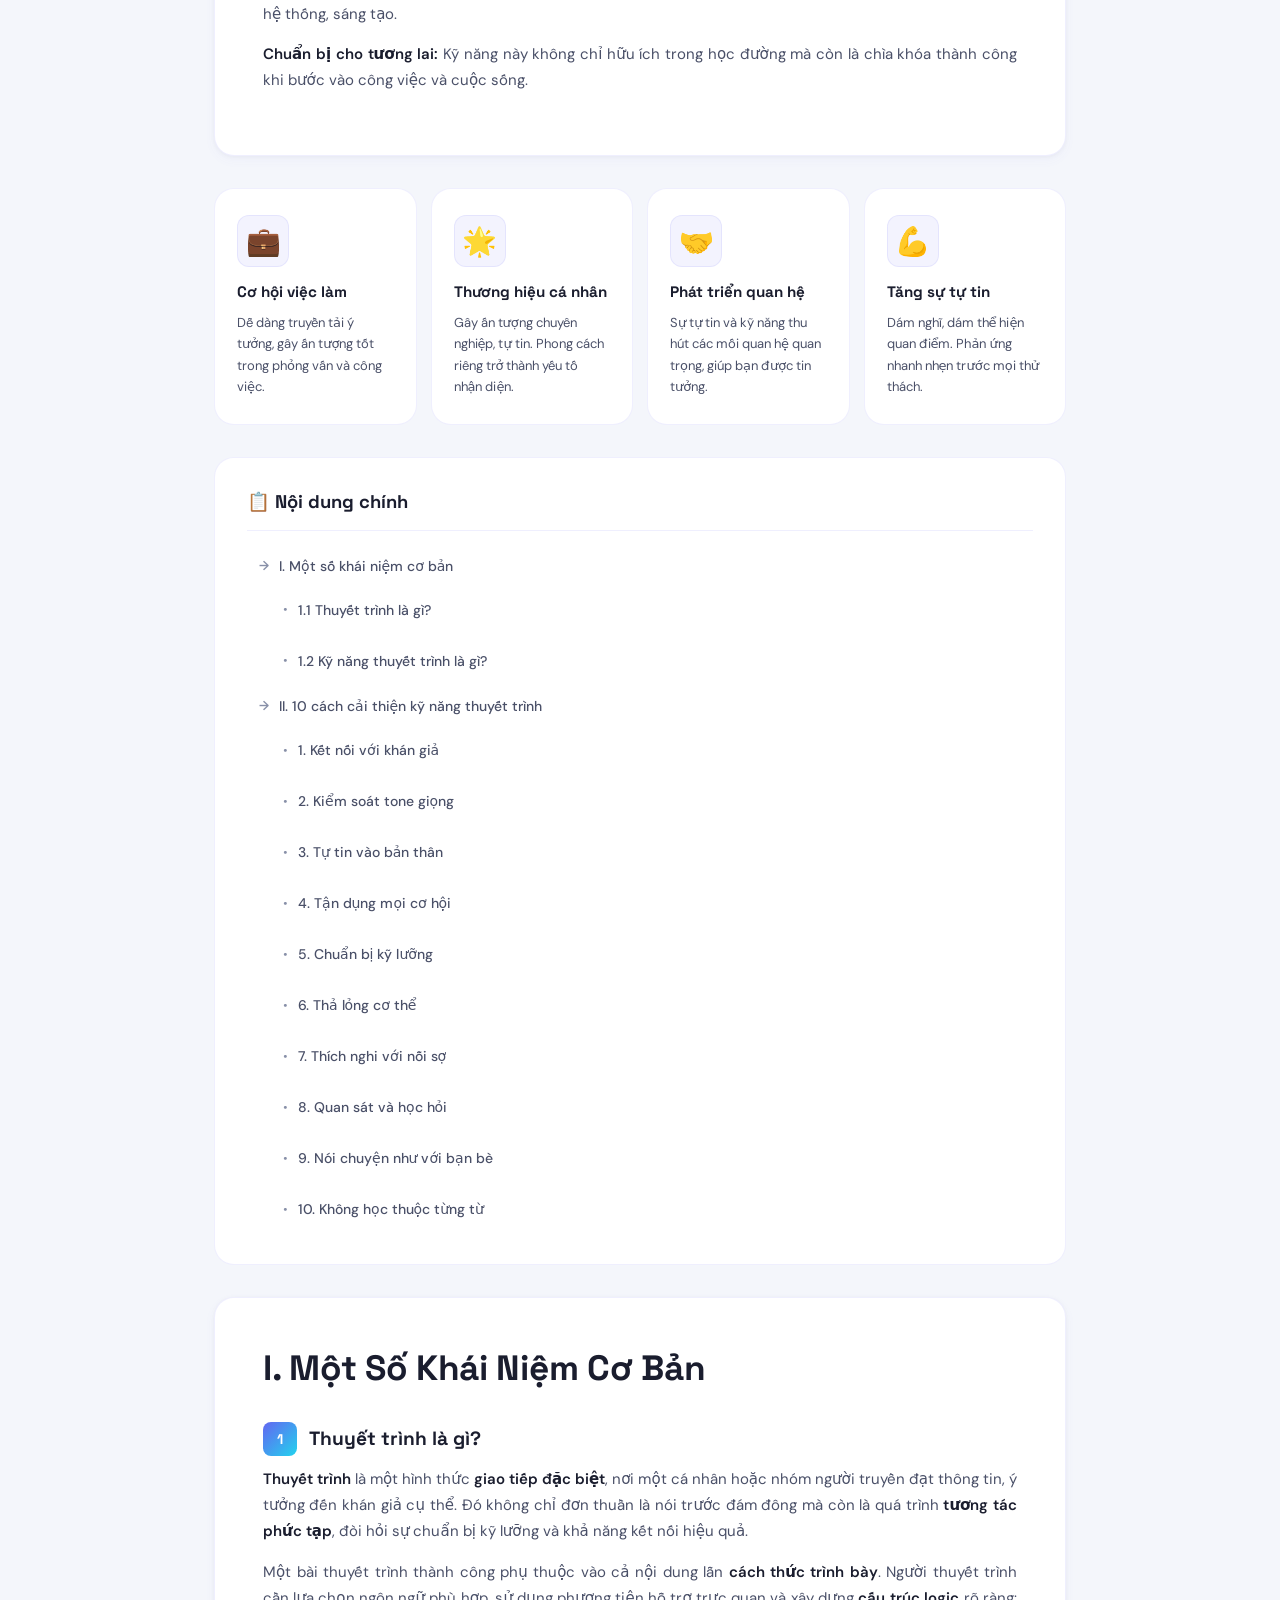
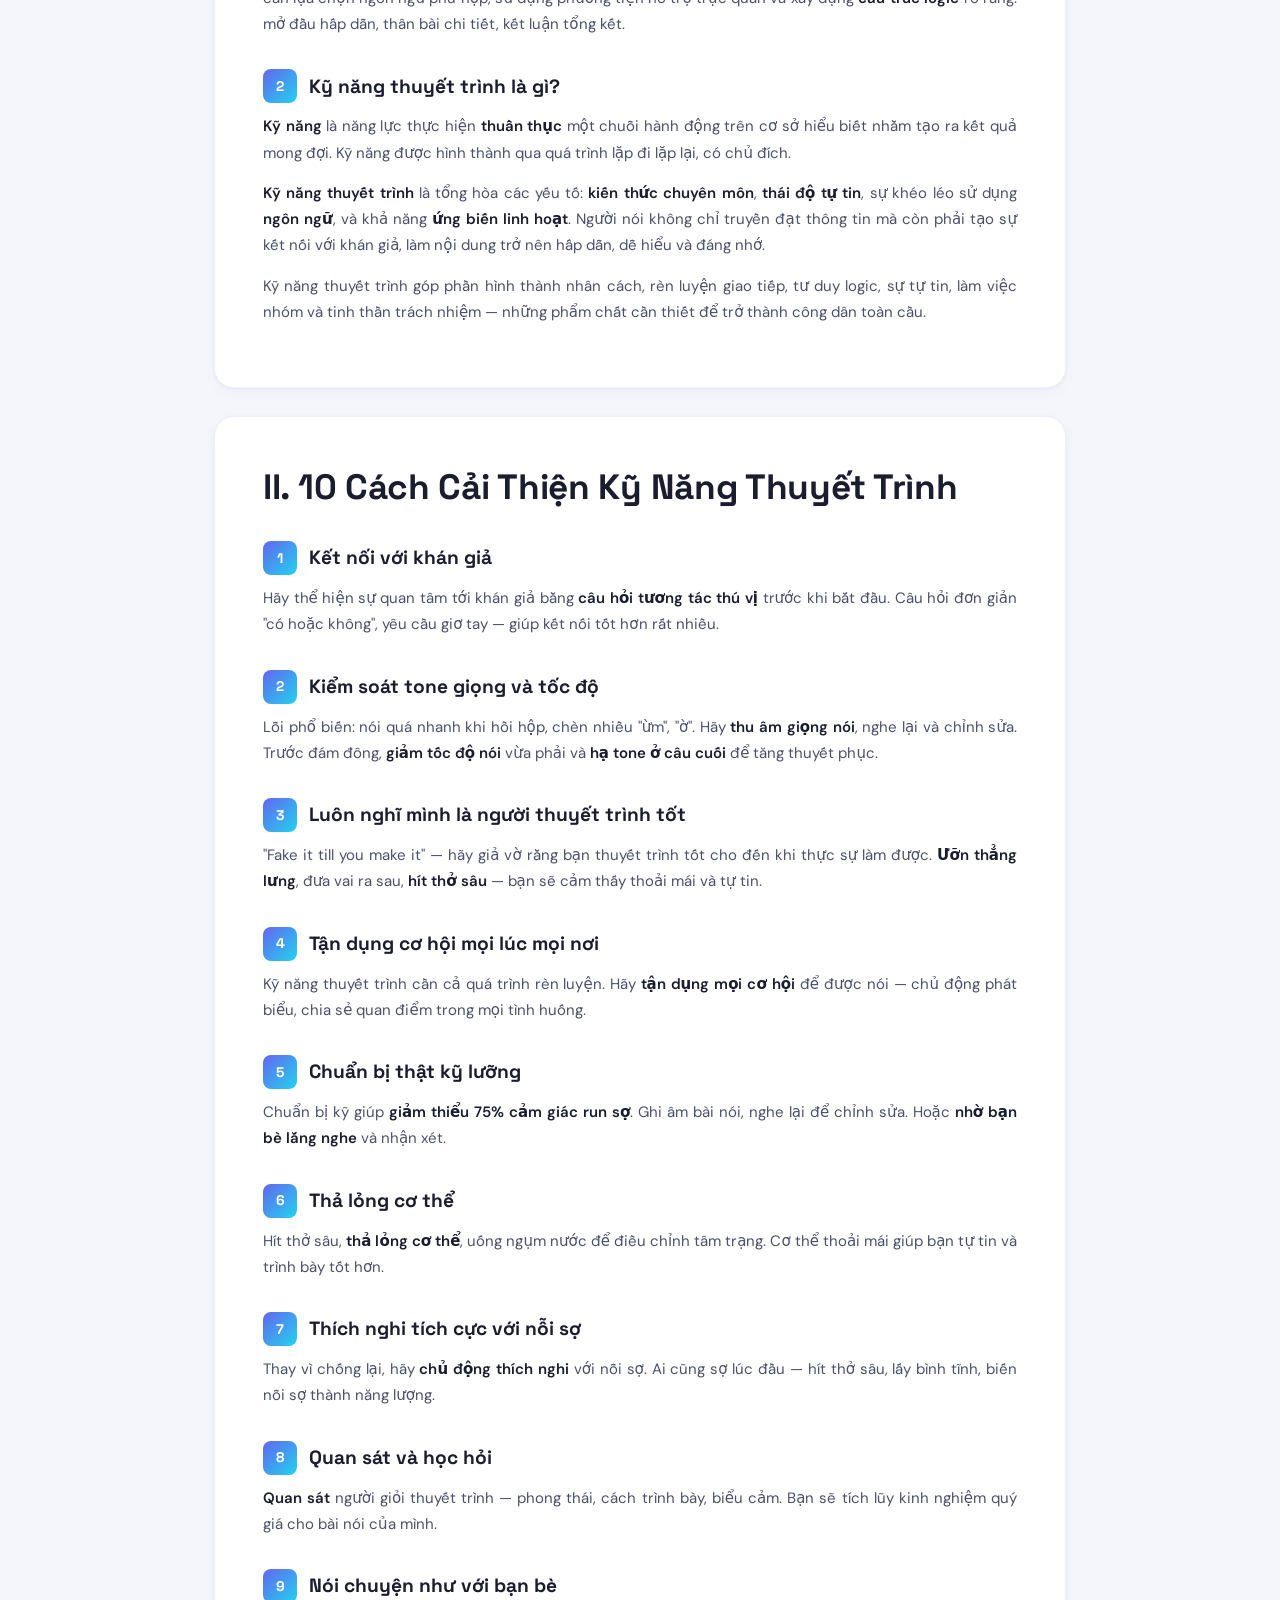
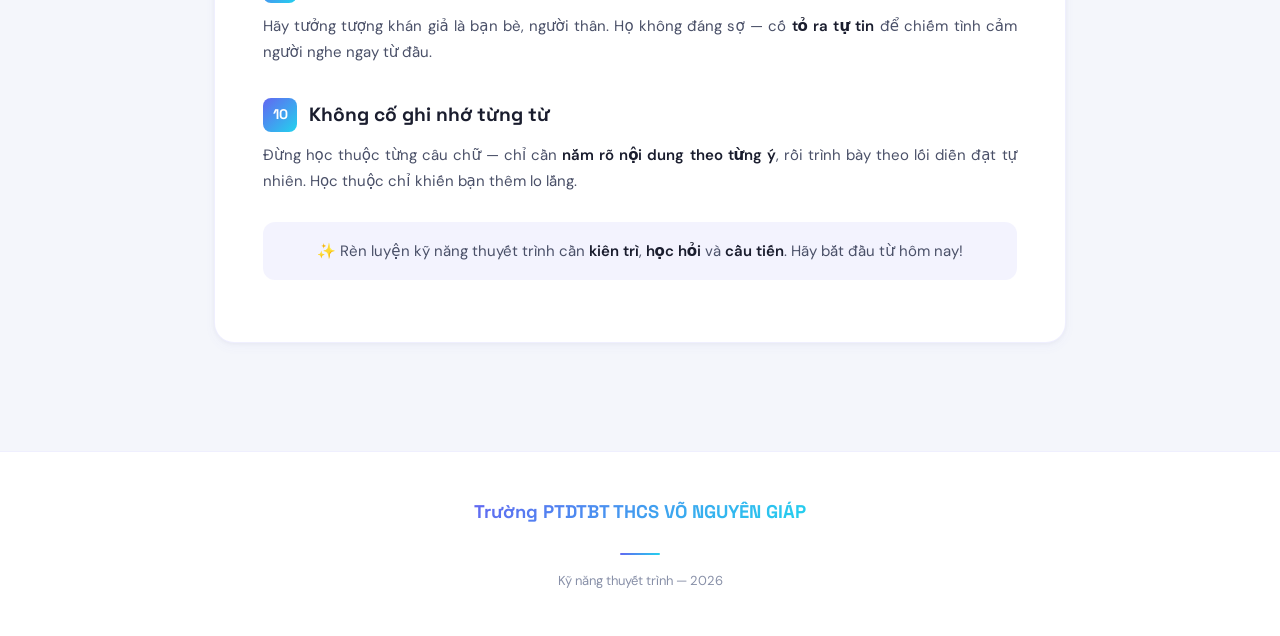
==== commit 40e06ad8: "Add files via upload" ====
--- a/index.html
+++ b/index.html
@@ -59,10 +59,6 @@
     <div class="stat">
       <div class="stat__number">10+</div>
       <div class="stat__label">Mẹo thuyết trình</div>
-    </div>
-    <div class="stat">
-      <div class="stat__number">75%</div>
-      <div class="stat__label">Giảm run khi chuẩn bị kỹ</div>
     </div>
     <div class="stat">
       <div class="stat__number">3</div>
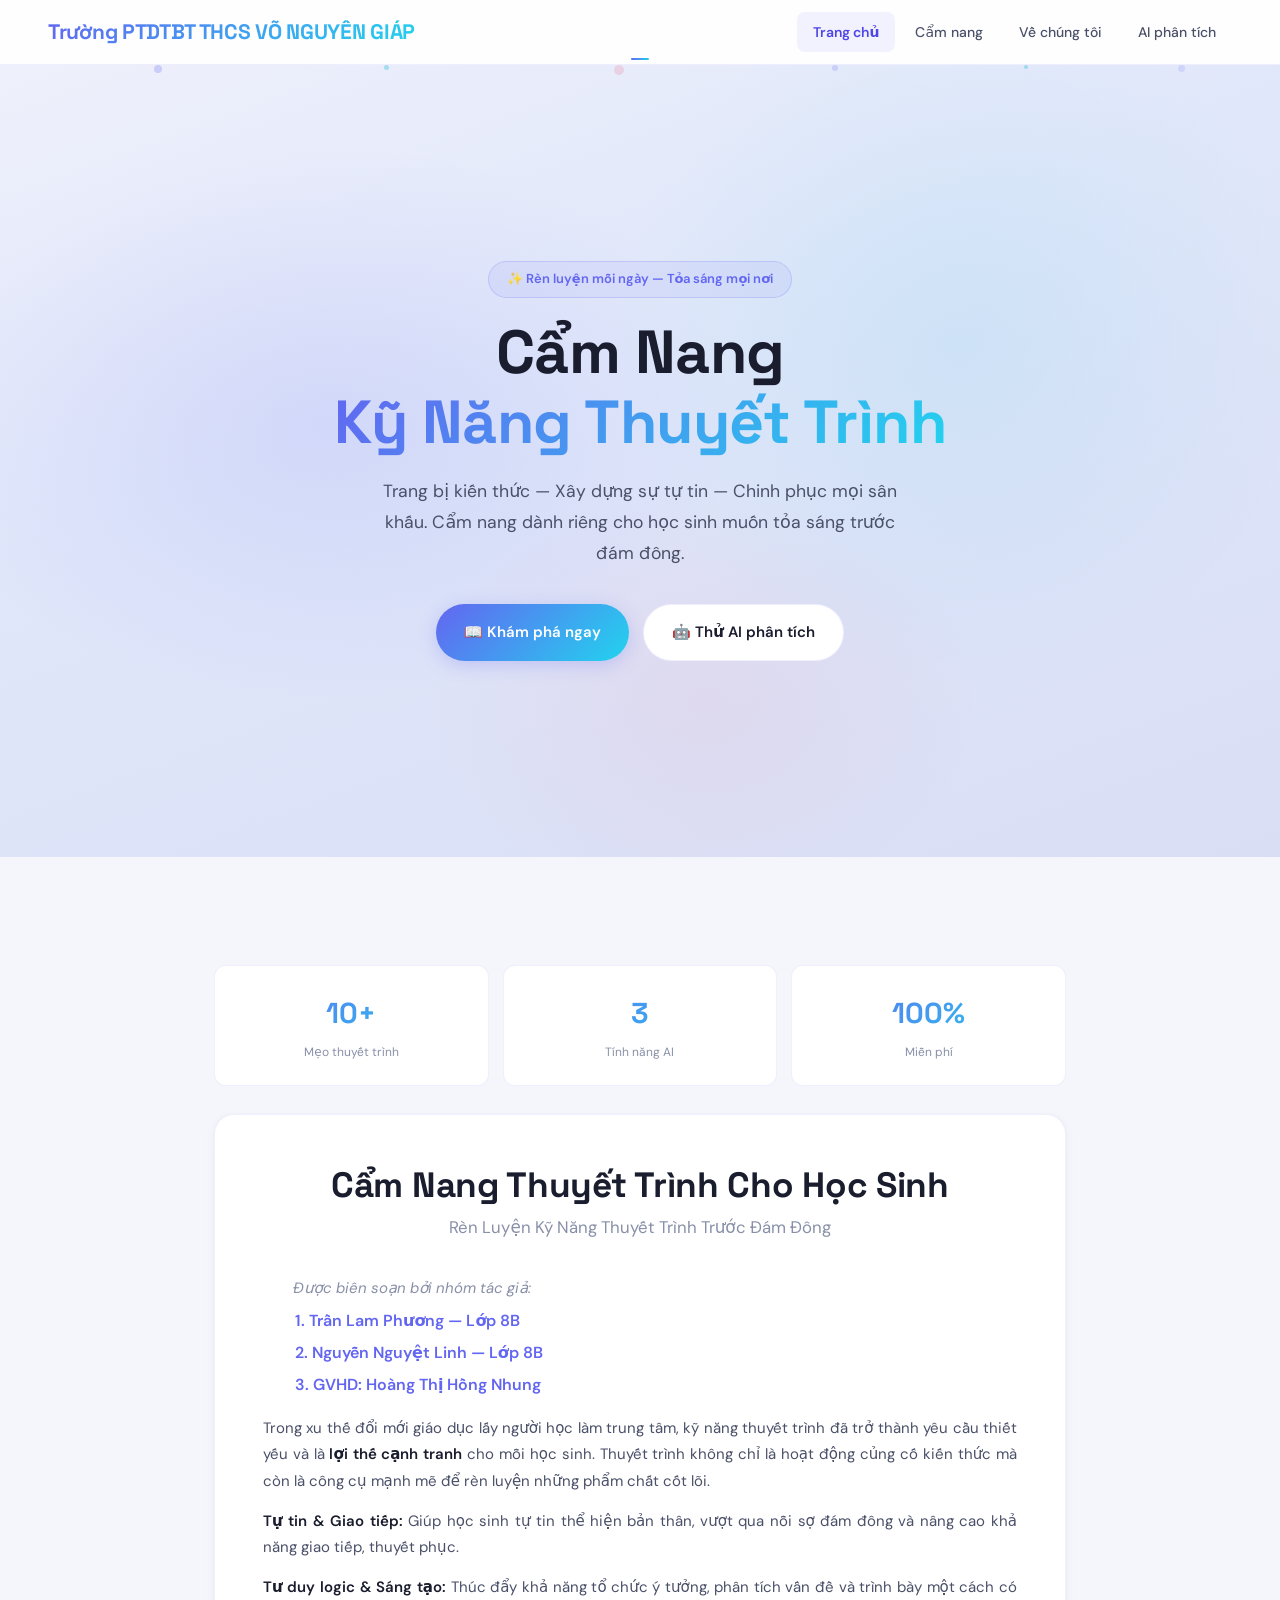
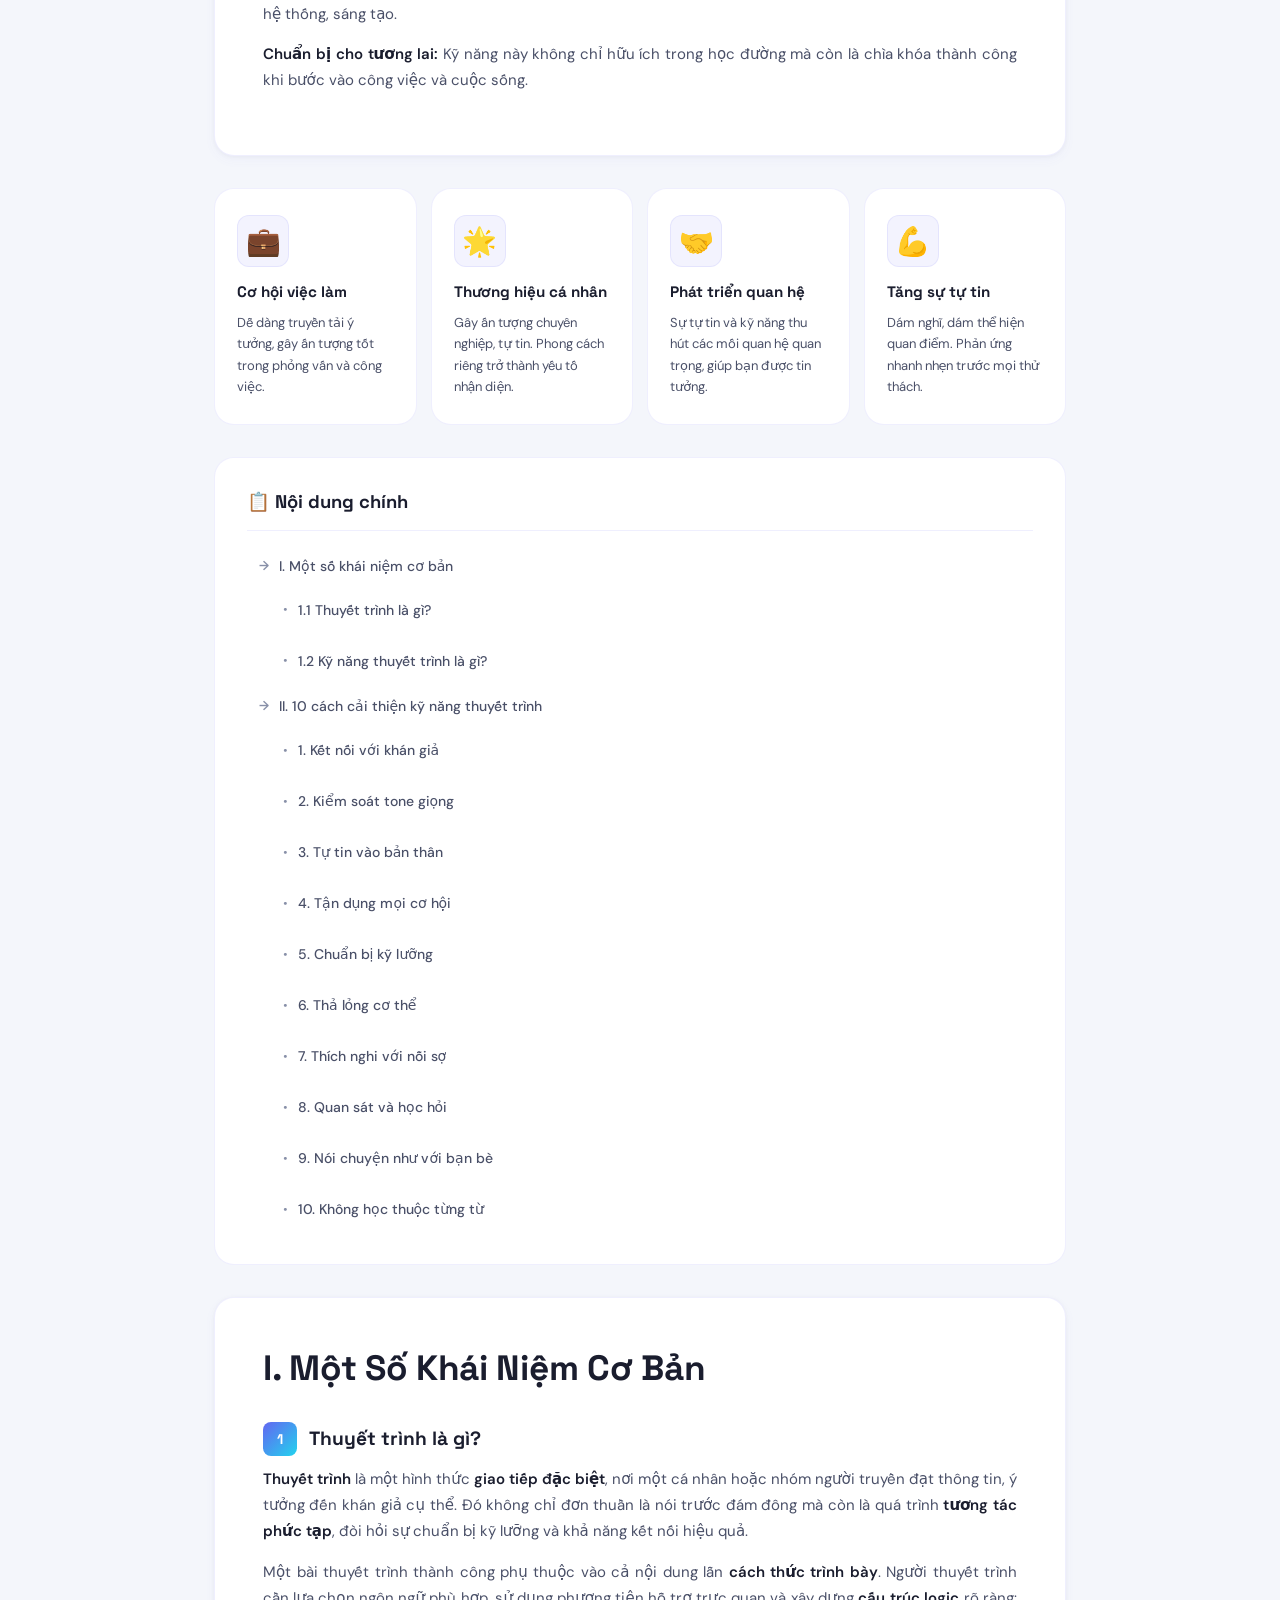
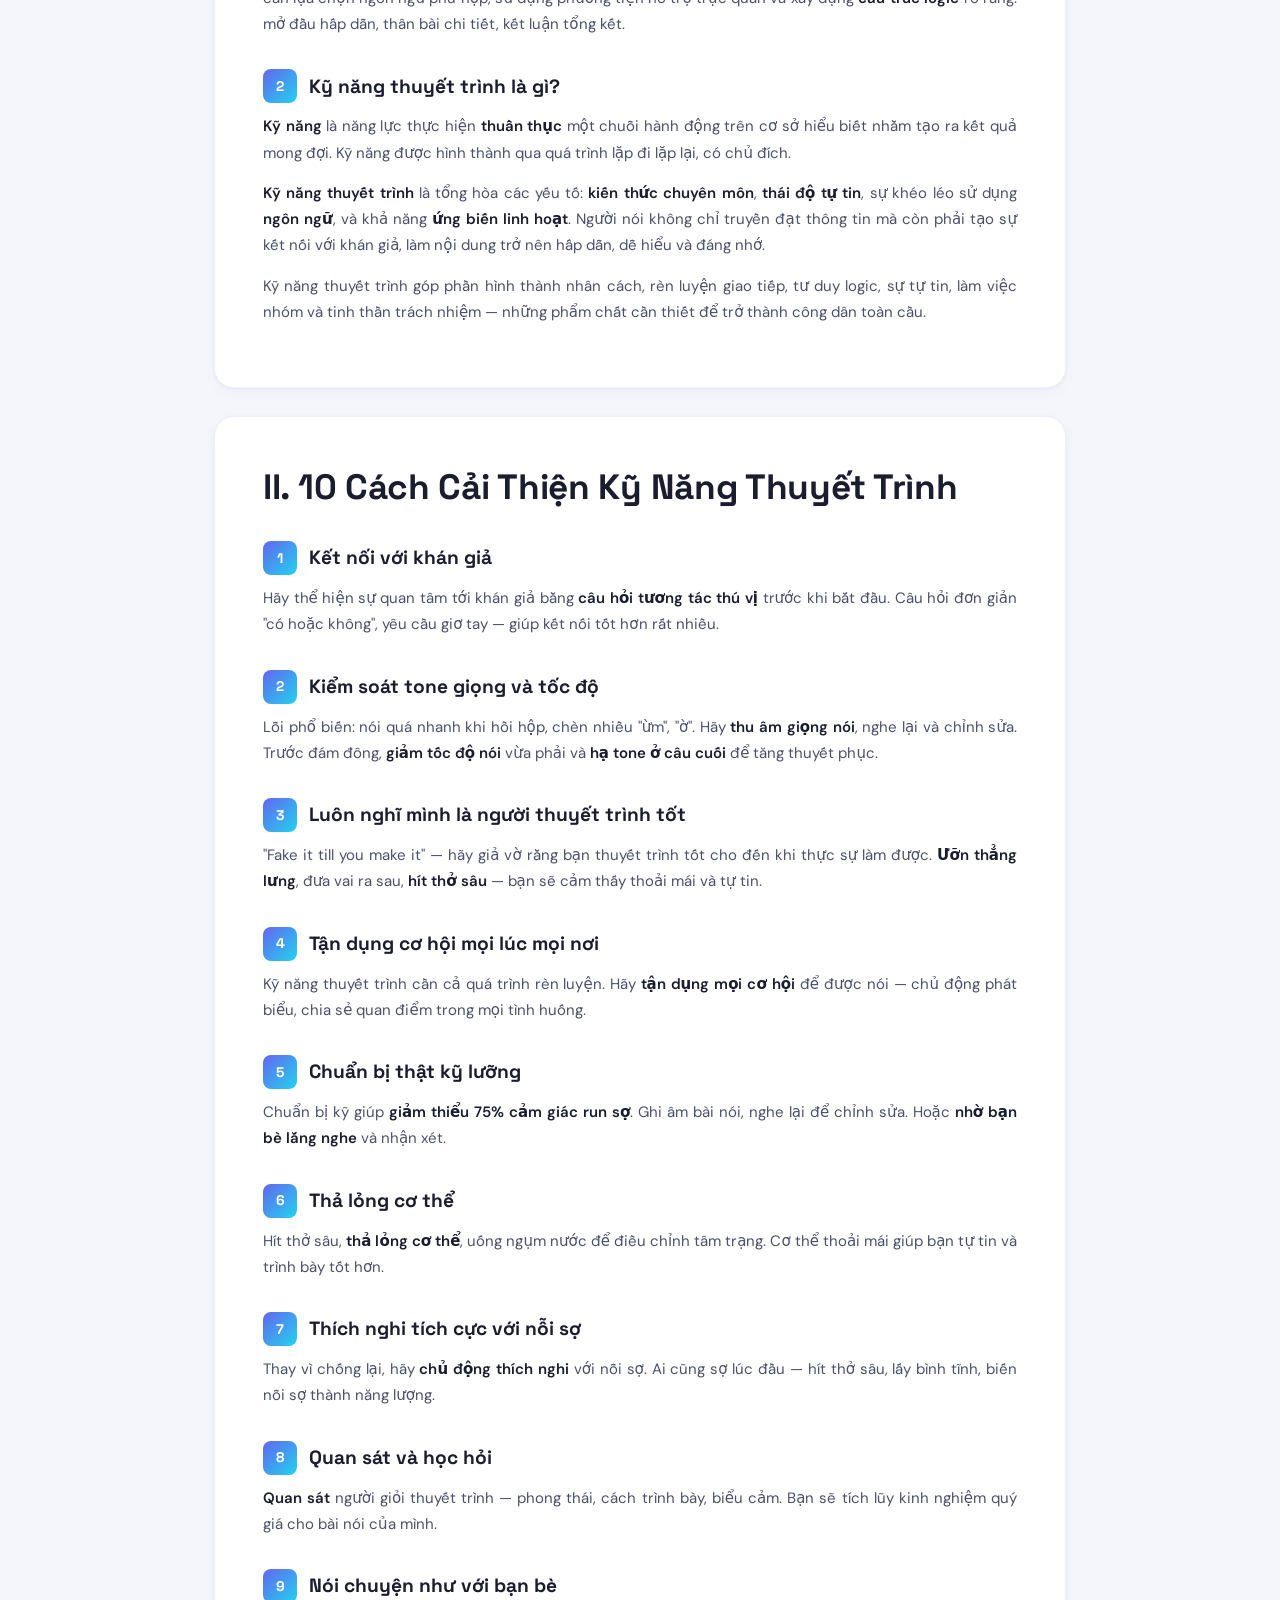
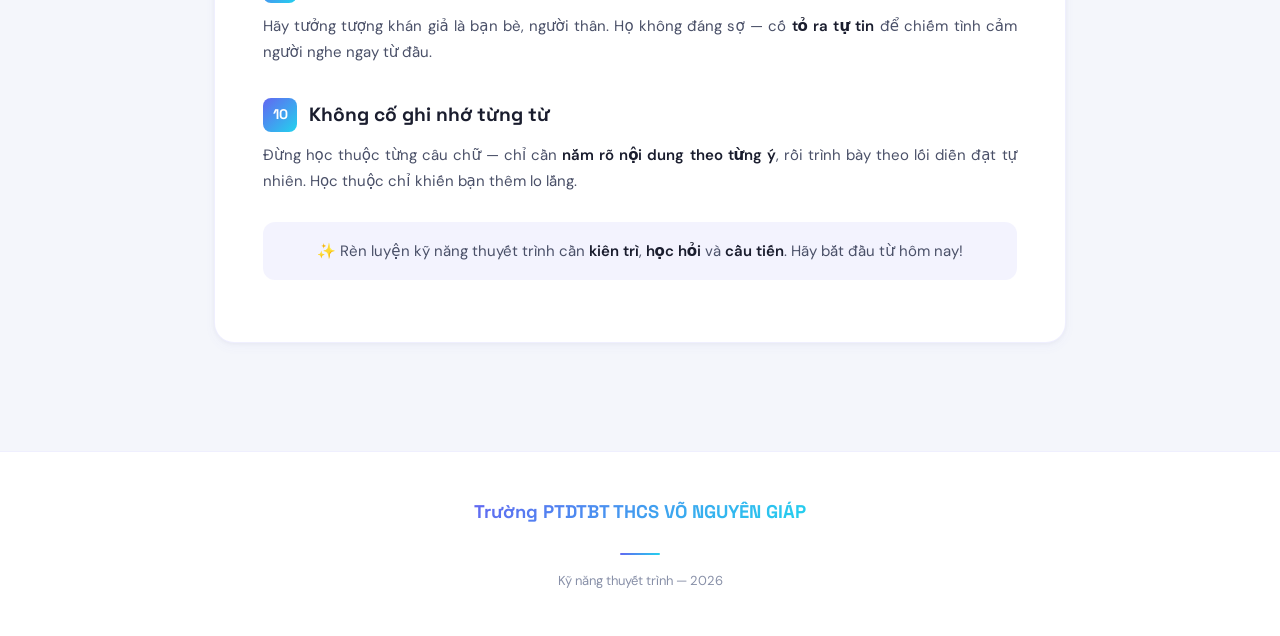
==== commit cf3e9e90: "Add files via upload" ====
--- a/index.html
+++ b/index.html
@@ -30,11 +30,6 @@
 
 <!-- Hero -->
 <section class="hero">
-  <div class="hero__slideshow">
-    <img src="images/example-hero-1.jpg" alt="Hero 1">
-    <img src="images/example-hero-2.jpg" alt="Hero 2">
-    <img src="images/example-hero-3.jpg" alt="Hero 3">
-  </div>
   <div class="hero__particles">
     <span></span><span></span><span></span>
     <span></span><span></span><span></span>
